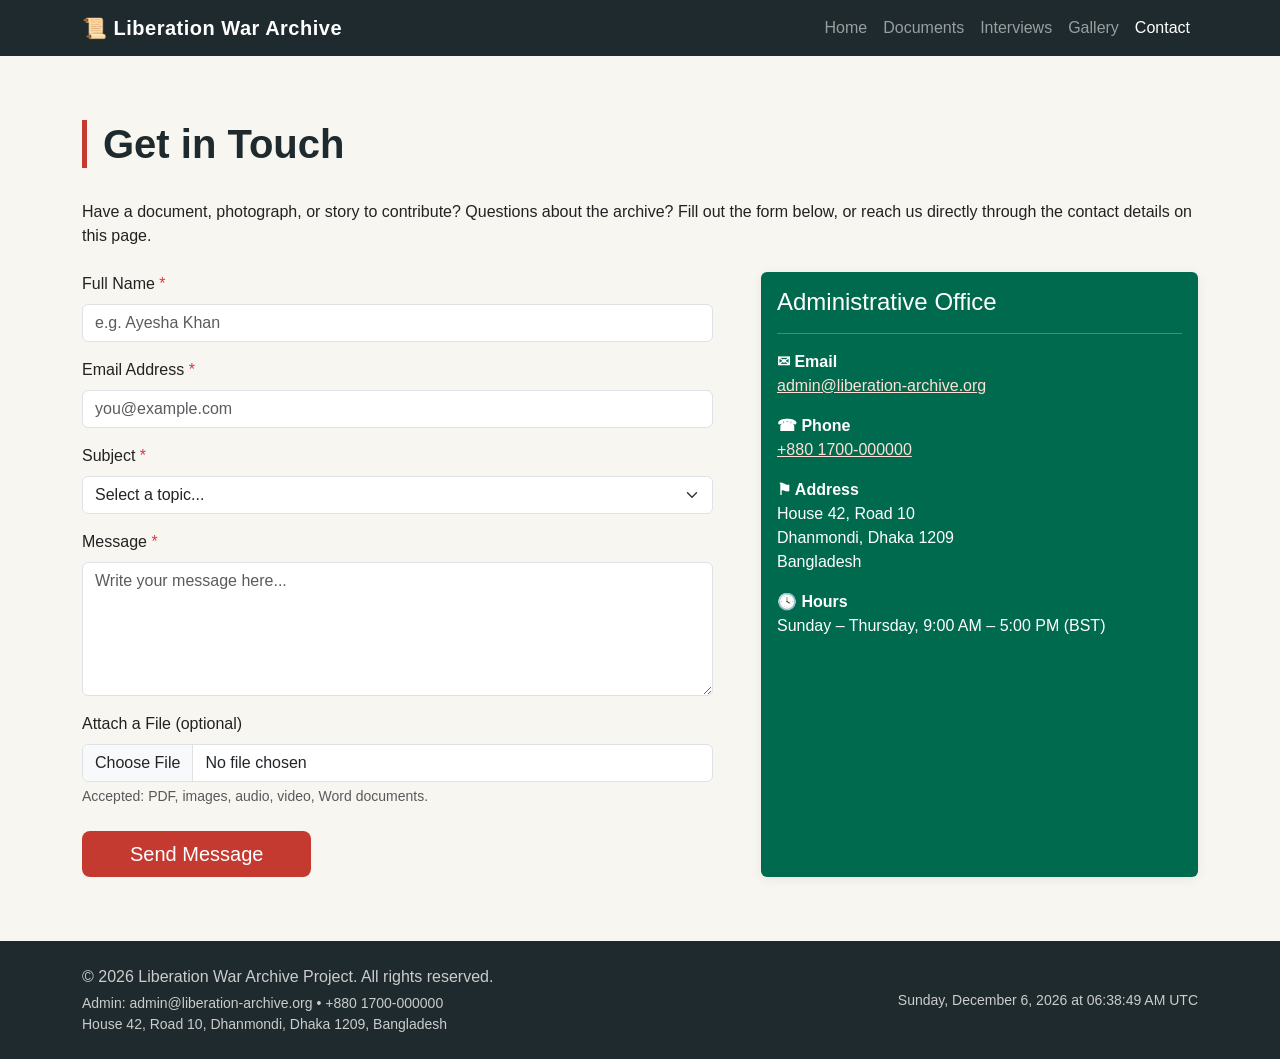
==== contact.html @ a4f5fe4e "Initial commit" ====
<!DOCTYPE html>
<html lang="en">
<head>
  <meta charset="UTF-8" />
  <meta name="viewport" content="width=device-width, initial-scale=1.0" />
  <meta name="description" content="Contact the Liberation War Archive — send us a message or find our administrative contact details." />
  <meta name="keywords" content="Liberation War, contact, archive, email, phone" />
  <meta name="author" content="Liberation War Archive Project" />
  <title>Liberation War Archive | Contact</title>
  <link href="https://cdn.jsdelivr.net/npm/bootstrap@5.3.3/dist/css/bootstrap.min.css" rel="stylesheet" />
  <link rel="stylesheet" href="css/style.css" />
</head>
<body>

  <!-- ===== HEADER / NAVBAR ===== -->
  <header>
    <nav class="navbar navbar-expand-lg navbar-dark bg-brand-dark">
      <div class="container">
        <a class="navbar-brand" href="index.html">&#x1F4DC; Liberation War Archive</a>
        <button class="navbar-toggler" type="button" data-bs-toggle="collapse" data-bs-target="#mainNav"
                aria-controls="mainNav" aria-expanded="false" aria-label="Toggle navigation">
          <span class="navbar-toggler-icon"></span>
        </button>
        <div class="collapse navbar-collapse" id="mainNav">
          <ul class="navbar-nav ms-auto">
            <li class="nav-item"><a class="nav-link" href="index.html">Home</a></li>
            <li class="nav-item"><a class="nav-link" href="documents.html">Documents</a></li>
            <li class="nav-item"><a class="nav-link" href="interviews.html">Interviews</a></li>
            <li class="nav-item"><a class="nav-link" href="gallery.html">Gallery</a></li>
            <li class="nav-item"><a class="nav-link active" href="contact.html" aria-current="page">Contact</a></li>
          </ul>
        </div>
      </div>
    </nav>
  </header>

  <!-- ===== MAIN ===== -->
  <main class="section-pad">
    <div class="container">

      <h1 class="section-heading">Get in Touch</h1>
      <p class="mb-4">
        Have a document, photograph, or story to contribute? Questions about the archive?
        Fill out the form below, or reach us directly through the contact details on this page.
      </p>

      <div class="row g-5">

        <!-- Contact Form -->
        <div class="col-lg-7">
          <form action="#" method="post" enctype="multipart/form-data">

            <div class="mb-3">
              <label for="fullName" class="form-label">Full Name <span class="text-danger">*</span></label>
              <input type="text" class="form-control" id="fullName" name="fullName"
                     placeholder="e.g. Ayesha Khan" required />
            </div>

            <div class="mb-3">
              <label for="email" class="form-label">Email Address <span class="text-danger">*</span></label>
              <input type="email" class="form-control" id="email" name="email"
                     placeholder="you@example.com" required />
            </div>

            <div class="mb-3">
              <label for="subject" class="form-label">Subject <span class="text-danger">*</span></label>
              <select class="form-select" id="subject" name="subject" required>
                <option value="" disabled selected>Select a topic...</option>
                <option value="donation">Donate Materials</option>
                <option value="research">Research Inquiry</option>
                <option value="correction">Suggest Correction</option>
                <option value="volunteer">Volunteer / Internship</option>
                <option value="other">Other</option>
              </select>
            </div>

            <div class="mb-3">
              <label for="message" class="form-label">Message <span class="text-danger">*</span></label>
              <textarea class="form-control" id="message" name="message" rows="5"
                        placeholder="Write your message here..." required></textarea>
            </div>

            <div class="mb-4">
              <label for="fileUpload" class="form-label">Attach a File (optional)</label>
              <input type="file" class="form-control" id="fileUpload" name="fileUpload"
                     accept=".pdf,.jpg,.png,.mp3,.mp4,.doc,.docx" />
              <div class="form-text">Accepted: PDF, images, audio, video, Word documents.</div>
            </div>

            <button type="submit" class="btn btn-brand btn-lg px-5">Send Message</button>
          </form>
        </div>

        <!-- Admin Contact Info -->
        <div class="col-lg-5">
          <div class="card contact-info-card h-100">
            <div class="card-body">
              <h2 class="card-title h4">Administrative Office</h2>
              <hr class="bg-light" />
              <ul class="list-unstyled mb-0">
                <li class="mb-3">
                  <strong>&#9993; Email</strong><br />
                  <a href="mailto:admin@liberation-archive.org">admin@liberation-archive.org</a>
                </li>
                <li class="mb-3">
                  <strong>&#9742; Phone</strong><br />
                  <a href="tel:+8801700000000">+880 1700-000000</a>
                </li>
                <li class="mb-3">
                  <strong>&#9873; Address</strong><br />
                  House 42, Road 10<br />
                  Dhanmondi, Dhaka 1209<br />
                  Bangladesh
                </li>
                <li>
                  <strong>&#128339; Hours</strong><br />
                  Sunday &#8211; Thursday, 9:00 AM &#8211; 5:00 PM (BST)
                </li>
              </ul>
            </div>
          </div>
        </div>

      </div><!-- /.row -->

    </div><!-- /.container -->
  </main>

  <!-- ===== FOOTER ===== -->
  <footer class="py-4">
    <div class="container">
      <div class="row align-items-center">
        <div class="col-md-6 text-center text-md-start">
          <p class="mb-1">&copy; 2026 Liberation War Archive Project. All rights reserved.</p>
          <p class="mb-0 small">
            Admin: admin@liberation-archive.org &bull; +880 1700-000000<br />
            House 42, Road 10, Dhanmondi, Dhaka 1209, Bangladesh
          </p>
        </div>
        <div class="col-md-6 text-center text-md-end mt-3 mt-md-0">
          <span id="live-clock" class="small">Loading...</span>
        </div>
      </div>
    </div>
  </footer>

  <script src="https://cdn.jsdelivr.net/npm/bootstrap@5.3.3/dist/js/bootstrap.bundle.min.js"></script>
  <script src="js/clock.js"></script>
</body>
</html>
---- css/style.css ----
/*
 * Liberation War Archive — Custom Styles
 * Minor tweaks on top of Bootstrap 5 defaults.
 * Colour palette inspired by national flag (red, green) with neutral tones.
 */

/* ── Root variables ── */
:root {
  --brand-green: #006a4e;
  --brand-red:    #c43a31;
  --brand-dark:   #1e2a2d;
  --brand-light:  #f8f6f0;
}

/* ── Global ── */
body {
  font-family: "Segoe UI", Tahoma, Geneva, Verdana, sans-serif;
  background-color: var(--brand-light);
  color: #222;
}

/* ── Navbar ── */
.navbar-brand {
  font-weight: 700;
  letter-spacing: 0.5px;
}

.navbar-dark.bg-brand-dark {
  background-color: var(--brand-dark) !important;
}

/* ── Hero section (homepage) ── */
.hero-section {
  background: linear-gradient(135deg, var(--brand-green) 0%, #004d3a 100%);
  color: #fff;
  padding: 5rem 0;
}

.hero-section h1 {
  font-weight: 700;
  font-size: 2.75rem;
}

/* ── Section headings ── */
.section-heading {
  border-left: 5px solid var(--brand-red);
  padding-left: 1rem;
  margin-bottom: 2rem;
  font-weight: 600;
  color: var(--brand-dark);
}

/* ── Cards ── */
.card {
  border: none;
  box-shadow: 0 2px 12px rgba(0, 0, 0, 0.07);
  transition: transform 0.2s ease, box-shadow 0.2s ease;
}

.card:hover {
  transform: translateY(-4px);
  box-shadow: 0 6px 20px rgba(0, 0, 0, 0.12);
}

.card-img-top.placeholder-img {
  background-color: #d4d4d4;
  display: flex;
  align-items: center;
  justify-content: center;
  color: #888;
  font-size: 2rem;
  height: 200px;
  object-fit: cover;
}

/* ── Buttons ── */
.btn-brand {
  background-color: var(--brand-red);
  color: #fff;
  border: none;
}

.btn-brand:hover {
  background-color: #a62e26;
  color: #fff;
}

.btn-outline-brand {
  border: 2px solid var(--brand-red);
  color: var(--brand-red);
  background: transparent;
}

.btn-outline-brand:hover {
  background-color: var(--brand-red);
  color: #fff;
}

/* ── Footer ── */
footer {
  background-color: var(--brand-dark);
  color: #ccc;
}

footer a {
  color: #ddd;
}

footer a:hover {
  color: #fff;
}

/* ── Table tweaks ── */
.table-documents th {
  background-color: var(--brand-green);
  color: #fff;
  font-weight: 600;
}

/* ── Gallery image hover ── */
.gallery-item a {
  display: block;
  overflow: hidden;
  border-radius: 6px;
}

.gallery-item img {
  transition: transform 0.25s ease;
}

.gallery-item a:hover img {
  transform: scale(1.05);
}

/* ── Contact form ── */
.contact-info-card {
  background-color: var(--brand-green);
  color: #fff;
  border: none;
}

.contact-info-card a {
  color: #ffe0d6;
}

/* ── Utility spacers ── */
.section-pad {
  padding: 4rem 0;
}

/* ── Responsive heading tweaks ── */
@media (max-width: 576px) {
  .hero-section h1 {
    font-size: 1.85rem;
  }
}
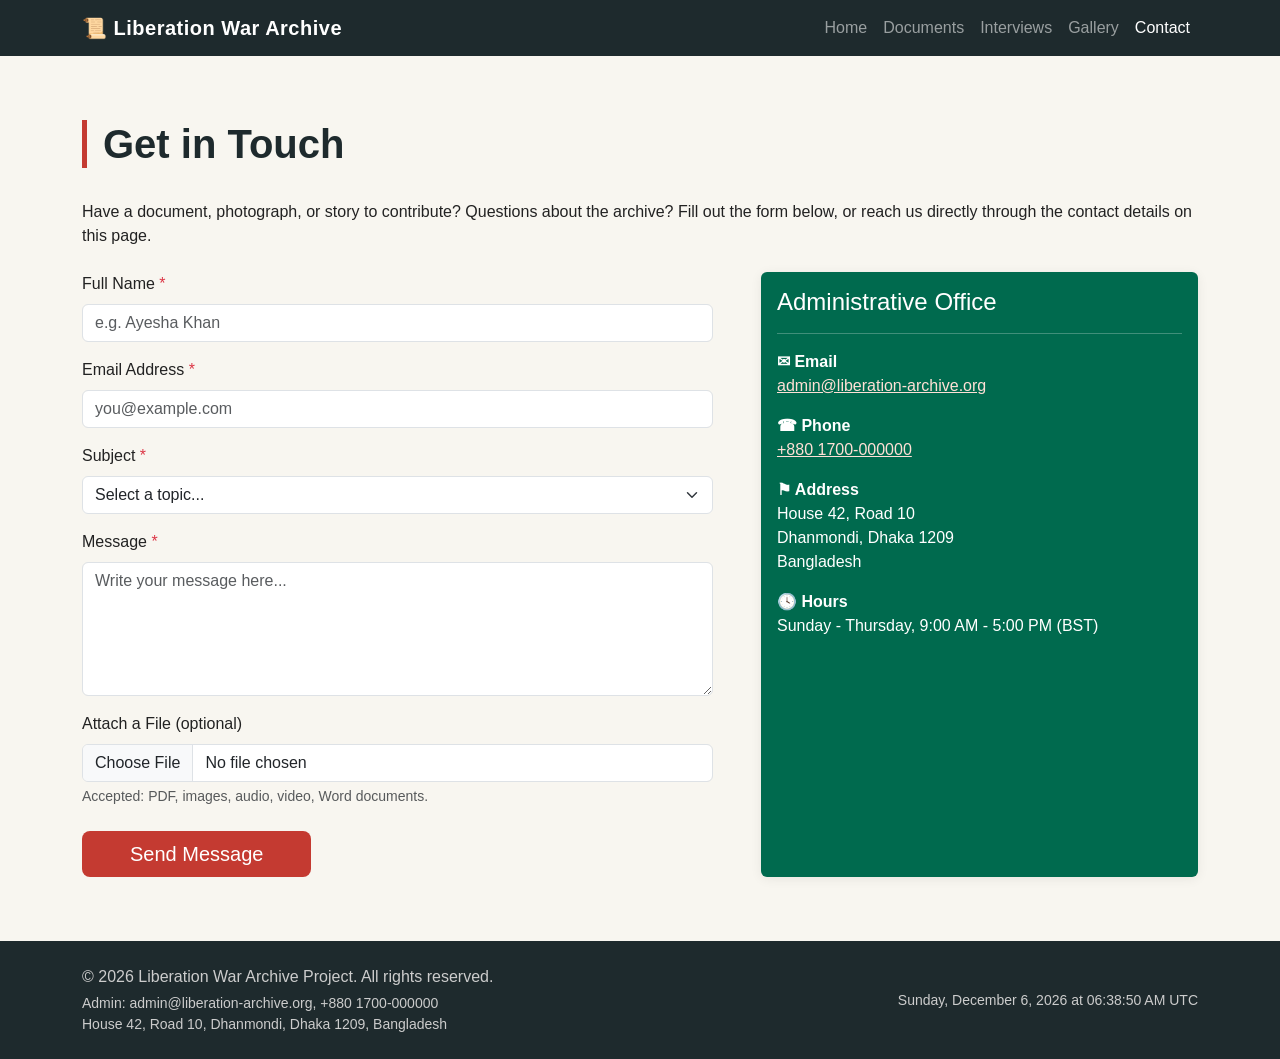
==== commit 29b35111: "clean up comments, meta tags, AI patterns" ====
--- a/contact.html
+++ b/contact.html
@@ -3,8 +3,8 @@
 <head>
   <meta charset="UTF-8" />
   <meta name="viewport" content="width=device-width, initial-scale=1.0" />
-  <meta name="description" content="Contact the Liberation War Archive — send us a message or find our administrative contact details." />
-  <meta name="keywords" content="Liberation War, contact, archive, email, phone" />
+  <meta name="description" content="Get in touch with the Liberation War Archive team. Donate materials, submit research inquiries, or reach our administrative office in Dhanmondi, Dhaka." />
+  <meta name="keywords" content="contact Liberation War Archive, donate documents 1971, Bangladesh war research inquiry, Dhanmondi archive office" />
   <meta name="author" content="Liberation War Archive Project" />
   <title>Liberation War Archive | Contact</title>
   <link href="https://cdn.jsdelivr.net/npm/bootstrap@5.3.3/dist/css/bootstrap.min.css" rel="stylesheet" />
@@ -12,7 +12,6 @@
 </head>
 <body>
 
-  <!-- ===== HEADER / NAVBAR ===== -->
   <header>
     <nav class="navbar navbar-expand-lg navbar-dark bg-brand-dark">
       <div class="container">
@@ -34,7 +33,6 @@
     </nav>
   </header>
 
-  <!-- ===== MAIN ===== -->
   <main class="section-pad">
     <div class="container">
 
@@ -46,7 +44,6 @@
 
       <div class="row g-5">
 
-        <!-- Contact Form -->
         <div class="col-lg-7">
           <form action="#" method="post" enctype="multipart/form-data">
 
@@ -91,7 +88,6 @@
           </form>
         </div>
 
-        <!-- Admin Contact Info -->
         <div class="col-lg-5">
           <div class="card contact-info-card h-100">
             <div class="card-body">
@@ -114,26 +110,25 @@
                 </li>
                 <li>
                   <strong>&#128339; Hours</strong><br />
-                  Sunday &#8211; Thursday, 9:00 AM &#8211; 5:00 PM (BST)
+                  Sunday - Thursday, 9:00 AM - 5:00 PM (BST)
                 </li>
               </ul>
             </div>
           </div>
         </div>
 
-      </div><!-- /.row -->
+      </div>
 
-    </div><!-- /.container -->
+    </div>
   </main>
 
-  <!-- ===== FOOTER ===== -->
   <footer class="py-4">
     <div class="container">
       <div class="row align-items-center">
         <div class="col-md-6 text-center text-md-start">
           <p class="mb-1">&copy; 2026 Liberation War Archive Project. All rights reserved.</p>
           <p class="mb-0 small">
-            Admin: admin@liberation-archive.org &bull; +880 1700-000000<br />
+            Admin: admin@liberation-archive.org, +880 1700-000000<br />
             House 42, Road 10, Dhanmondi, Dhaka 1209, Bangladesh
           </p>
         </div>
--- a/css/style.css
+++ b/css/style.css
@@ -1,10 +1,5 @@
-/*
- * Liberation War Archive — Custom Styles
- * Minor tweaks on top of Bootstrap 5 defaults.
- * Colour palette inspired by national flag (red, green) with neutral tones.
- */
+/* tweaks on top of bootstrap */
 
-/* ── Root variables ── */
 :root {
   --brand-green: #006a4e;
   --brand-red:    #c43a31;
@@ -12,14 +7,13 @@
   --brand-light:  #f8f6f0;
 }
 
-/* ── Global ── */
+/* navbar */
 body {
   font-family: "Segoe UI", Tahoma, Geneva, Verdana, sans-serif;
   background-color: var(--brand-light);
   color: #222;
 }
 
-/* ── Navbar ── */
 .navbar-brand {
   font-weight: 700;
   letter-spacing: 0.5px;
@@ -29,7 +23,7 @@
   background-color: var(--brand-dark) !important;
 }
 
-/* ── Hero section (homepage) ── */
+/* hero */
 .hero-section {
   background: linear-gradient(135deg, var(--brand-green) 0%, #004d3a 100%);
   color: #fff;
@@ -41,7 +35,7 @@
   font-size: 2.75rem;
 }
 
-/* ── Section headings ── */
+/* section headings */
 .section-heading {
   border-left: 5px solid var(--brand-red);
   padding-left: 1rem;
@@ -50,7 +44,7 @@
   color: var(--brand-dark);
 }
 
-/* ── Cards ── */
+/* cards */
 .card {
   border: none;
   box-shadow: 0 2px 12px rgba(0, 0, 0, 0.07);
@@ -73,7 +67,7 @@
   object-fit: cover;
 }
 
-/* ── Buttons ── */
+/* buttons */
 .btn-brand {
   background-color: var(--brand-red);
   color: #fff;
@@ -96,7 +90,7 @@
   color: #fff;
 }
 
-/* ── Footer ── */
+/* footer */
 footer {
   background-color: var(--brand-dark);
   color: #ccc;
@@ -110,14 +104,14 @@
   color: #fff;
 }
 
-/* ── Table tweaks ── */
+/* table tweaks */
 .table-documents th {
   background-color: var(--brand-green);
   color: #fff;
   font-weight: 600;
 }
 
-/* ── Gallery image hover ── */
+/* gallery image hover */
 .gallery-item a {
   display: block;
   overflow: hidden;
@@ -132,7 +126,7 @@
   transform: scale(1.05);
 }
 
-/* ── Contact form ── */
+/* contact form */
 .contact-info-card {
   background-color: var(--brand-green);
   color: #fff;
@@ -143,12 +137,12 @@
   color: #ffe0d6;
 }
 
-/* ── Utility spacers ── */
+/* utility spacers */
 .section-pad {
   padding: 4rem 0;
 }
 
-/* ── Responsive heading tweaks ── */
+/* responsive */
 @media (max-width: 576px) {
   .hero-section h1 {
     font-size: 1.85rem;
